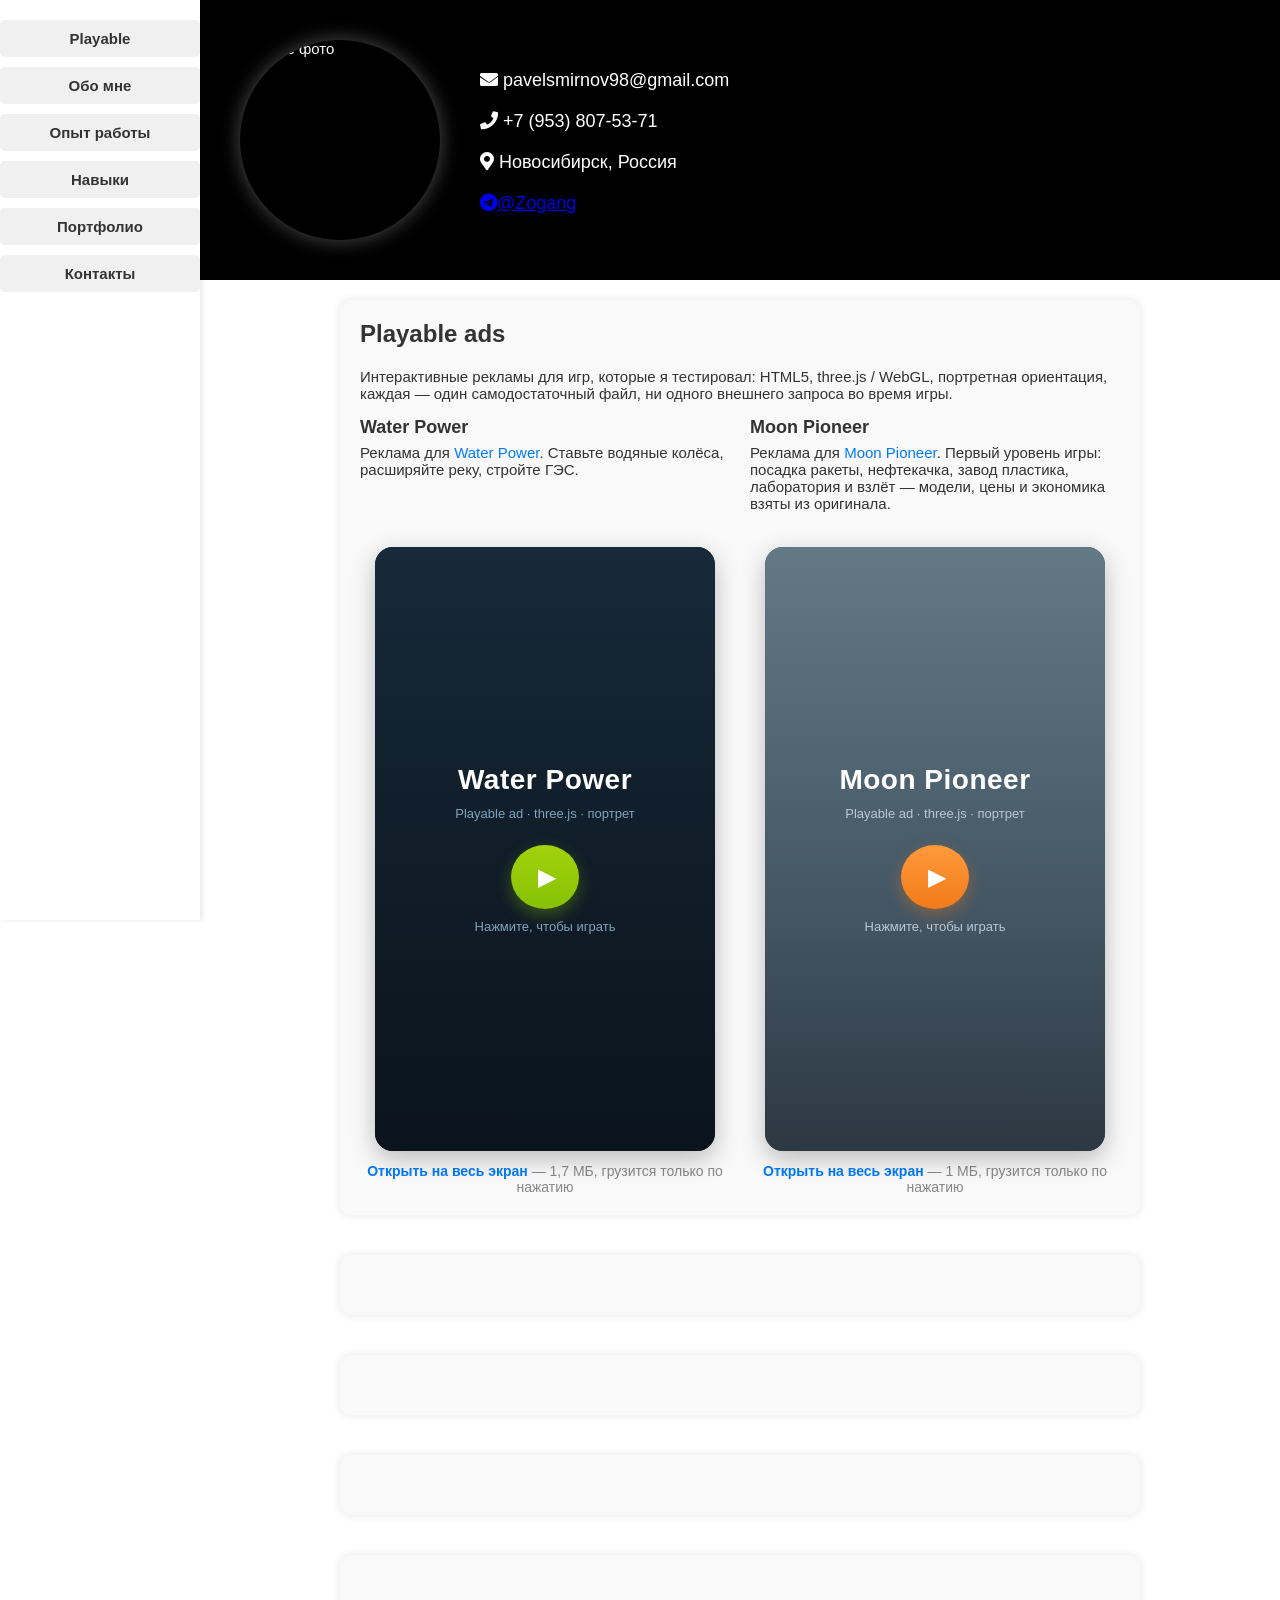
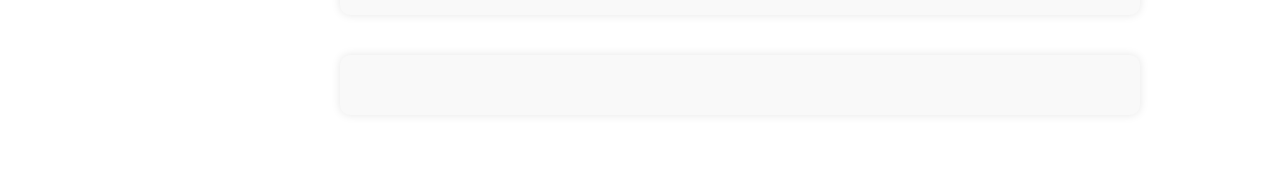
==== index.html @ 0ec5ee0a "Put Moon Pioneer beside Water Power on the portfolio page The playable section is now "Playable ads"" ====
<!DOCTYPE html>
<html lang="ru">
<head>
  <meta charset="UTF-8">
  <meta name="viewport" content="width=device-width, initial-scale=1.0">
  <title>Павел - Портфолио QA</title>
  <link rel="stylesheet" href="styles.css">
  <link rel="stylesheet" href="https://cdnjs.cloudflare.com/ajax/libs/font-awesome/5.15.3/css/all.min.css" />
</head>
<body>
  <header>
    <div class="banner">
      <img src="Photo.jpg" alt="Ваше фото">
      <div class="banner-text">
        <h1 data-lang-content="bannerTitle"></h1>
        <p data-lang-content="bannerSubtitle"></p>
        <p data-lang-content="bannerExperience"></p>
        <div class="contact-info">
          <p><i class="fas fa-envelope"></i> pavelsmirnov98@gmail.com</p>
          <p><i class="fas fa-phone"></i> +7 (953) 807-53-71</p>
          <p><i class="fas fa-map-marker-alt"></i> Новосибирск, Россия</p>
          <p><a href="https://t.me/Zogang" target="_blank"><i class="fab fa-telegram"></i>@Zogang</a></p>
        </div>
      </div>
    </div>        
  </header>
    
  <nav>
    <ul>
      <li><a href="#playable">Playable</a></li>
      <li><a href="#about" data-lang-content="aboutMe">Обо мне</a></li>
      <li><a href="#experience" data-lang-content="experience">Опыт работы</a></li>
      <li><a href="#skills" data-lang-content="skills">Навыки</a></li>
      <li><a href="#portfolio" data-lang-content="portfolio">Портфолио</a></li>
      <li><a href="#contact" data-lang-content="contact">Контакты</a></li>
    </ul>
  </nav>

  <main>
    <!-- Playable-реклама. Секция статична: app.js её не трогает, поэтому
         добавление не может уронить рендер остальных блоков. -->
    <section id="playable">
      <h2>Playable ads</h2>
      <p class="playable-intro">
        Интерактивные рекламы для игр, которые я тестировал: HTML5, three.js / WebGL, портретная
        ориентация, каждая — один самодостаточный файл, ни одного внешнего запроса во время игры.
      </p>
      <div class="playable-grid">
        <article class="playable-card playable-card--water">
          <h3>Water Power</h3>
          <p class="playable-lead">
            Реклама для
            <a href="https://play.google.com/store/apps/details?id=com.mountaincreekgames.waterpower" target="_blank">Water Power</a>.
            Ставьте водяные колёса, расширяйте реку, стройте ГЭС.
          </p>
          <div class="playable-stage">
            <div class="playable-frame" data-playable-frame>
              <button class="playable-poster" type="button"
                      data-playable-src="projects/water-power/index.html"
                      data-playable-title="Water Power — playable ad"
                      aria-label="Запустить playable Water Power">
                <span class="playable-poster-title">Water Power</span>
                <span class="playable-poster-sub">Playable ad · three.js · портрет</span>
                <span class="playable-poster-play" aria-hidden="true">▶</span>
                <span class="playable-poster-hint">Нажмите, чтобы играть</span>
              </button>
            </div>
          </div>
          <p class="playable-links">
            <a href="projects/water-power/" target="_blank">Открыть на весь экран</a>
            <span class="playable-note">— 1,7 МБ, грузится только по нажатию</span>
          </p>
        </article>

        <article class="playable-card playable-card--moon">
          <h3>Moon Pioneer</h3>
          <p class="playable-lead">
            Реклама для
            <a href="https://play.google.com/store/apps/details?id=com.norwichsidegames.tothemoon" target="_blank">Moon Pioneer</a>.
            Первый уровень игры: посадка ракеты, нефтекачка, завод пластика, лаборатория и взлёт —
            модели, цены и экономика взяты из оригинала.
          </p>
          <div class="playable-stage">
            <div class="playable-frame" data-playable-frame>
              <button class="playable-poster" type="button"
                      data-playable-src="projects/moon-pioneer/index.html"
                      data-playable-title="Moon Pioneer — playable ad"
                      aria-label="Запустить playable Moon Pioneer">
                <span class="playable-poster-title">Moon Pioneer</span>
                <span class="playable-poster-sub">Playable ad · three.js · портрет</span>
                <span class="playable-poster-play" aria-hidden="true">▶</span>
                <span class="playable-poster-hint">Нажмите, чтобы играть</span>
              </button>
            </div>
          </div>
          <p class="playable-links">
            <a href="projects/moon-pioneer/" target="_blank">Открыть на весь экран</a>
            <span class="playable-note">— 1 МБ, грузится только по нажатию</span>
          </p>
        </article>
      </div>
    </section>
    <script>
      // Клик-ту-плей: iframe создаётся по нажатию, чтобы главная страница не
      // тянула мегабайты и не запускала WebGL со звуком у того, кто просто листает.
      // Играет одна реклама за раз: запуск второй возвращает первой заглушку,
      // чтобы на телефоне не жили два WebGL-контекста и два звука.
      (function () {
        var frames = document.querySelectorAll('[data-playable-frame]');
        var posters = [];
        for (var i = 0; i < frames.length; i++) posters.push(frames[i].innerHTML);

        function reset(except) {
          for (var i = 0; i < frames.length; i++) {
            if (frames[i] !== except && frames[i].querySelector('iframe')) {
              frames[i].innerHTML = posters[i];
            }
          }
        }

        document.addEventListener('click', function (e) {
          var btn = e.target.closest && e.target.closest('[data-playable-src]');
          if (!btn) return;
          var stage = btn.closest('[data-playable-frame]');
          reset(stage);
          var frame = document.createElement('iframe');
          frame.src = btn.getAttribute('data-playable-src');
          frame.title = btn.getAttribute('data-playable-title');
          frame.allow = 'autoplay; fullscreen';
          stage.innerHTML = '';
          stage.appendChild(frame);
        });
      })();
    </script>

    <section id="about">
      <h2 data-lang-content="aboutMe"></h2>
      <div data-lang-content="bioContent"></div>
    </section>

    <section id="experience">
      <h2 data-lang-content="experience"></h2>
      <div class="experience-container"></div>
    </section>

    <section id="skills">
      <h2 data-lang-content="skills"></h2>
      <div class="skills-container"></div>
    </section>

    <section id="portfolio">
      <h2 data-lang-content="portfolio"></h2>
      <div class="portfolio-container"></div>
    </section>

    <section id="contact">
      <h2 data-lang-content="contact"></h2>
      <div data-lang-content="contactContent"></div>
      <!-- Форма обратной связи можно добавить по необходимости -->
    </section>
  </main>

  <footer>
    <!-- Копирайт, ссылки на соцсети и т.п. -->
  </footer>

  <script src="content.js"></script>
  <script src="app.js" defer></script>
</body>
</html>
---- styles.css ----
/* Общие стили и сброс */
html, body {
  height: 100%;
  margin: 0;
  font-family: Arial, sans-serif;
  font-size: 15px;
  color: #333;
}

body {
  display: flex;
  flex-direction: column;
  padding-left: 200px; /* Отступ для фиксированной навигации */
}

header, footer {
  flex-shrink: 0;
}

/* Стили навигации */
nav {
  position: fixed;
  top: 0;
  left: 0;
  height: 100%;
  width: 200px;
  background-color: #fff;
  box-shadow: 2px 0 5px rgba(0,0,0,0.1);
  z-index: 1000;
  padding-top: 20px;
}

nav ul {
  list-style: none;
  padding: 0;
  margin: 0;
  width: 100%;
}

nav ul li {
  width: 100%;
}

nav ul li a {
  display: block;
  text-align: center;
  text-decoration: none;
  color: #333;
  font-weight: bold;
  padding: 10px 15px;
  background-color: #f0f0f0;
  border-radius: 5px;
  margin-bottom: 10px;
  transition: background-color 0.3s, color 0.3s;
}

nav ul li a:hover {
  background-color: #007bff;
  color: #fff;
}

/* Стили для основного контента */
main {
  max-width: 800px;
  margin: 0 auto;
  padding: 20px;
  flex-grow: 1;
}

section {
  margin-bottom: 40px;
  padding: 20px;
  border-radius: 10px;
  background-color: #f9f9f9;
  box-shadow: 0 0 10px rgba(0,0,0,0.1);
}

section h2 {
  margin-top: 0;
  font-size: 24px;
}

/* Баннер */
.banner {
  background-color: #000;
  color: #fff;
  padding: 40px;
  display: flex;
  align-items: center;
}

.banner img {
  width: 200px;
  height: 200px;
  border-radius: 50%;
  object-fit: cover;
  box-shadow: 0 0 20px rgba(255,255,255,0.3);
}

.banner-text {
  margin-left: 40px;
}

.banner-text h1 {
  font-size: 36px;
  margin-bottom: 10px;
}

.banner-text p {
  font-size: 18px;
  margin-bottom: 20px;
}

/* Опыт работы */
.experience-container {
  display: flex;
  flex-direction: column;
  gap: 20px;
}

.experience-card {
  padding: 20px;
  background-color: #fff;
  border-radius: 10px;
  box-shadow: 0 2px 5px rgba(0,0,0,0.1);
}

.experience-card h3 {
  margin-top: 0;
}

.experience-card a {
  color: #007bff;
  text-decoration: none;
}

.experience-card ul {
  list-style: disc;
  margin-left: 20px;
}

/* Навыки */
.skills-container {
  display: flex;
  flex-wrap: wrap;
  gap: 20px;
}

.skill-group {
  flex: 1 1 300px;
  padding: 20px;
  background-color: #fff;
  border-radius: 10px;
  box-shadow: 0 2px 5px rgba(0,0,0,0.1);
}

.skill-group h3 {
  margin-top: 0;
  border-bottom: 1px solid #ddd;
  padding-bottom: 10px;
}

.skill-group ul {
  list-style: none;
  padding: 0;
}

.skill-group ul li {
  padding: 5px 0;
  border-bottom: 1px solid #f0f0f0;
  margin-bottom: 5px;
}

/* Портфолио */
.portfolio-container {
  display: flex;
  flex-wrap: wrap;
  gap: 20px;
  justify-content: space-between; /* или flex-start / center, по вкусу */
}

.portfolio-card {
  flex: 1 1 calc(33% - 20px);  /* «базовая» ширина */
  max-width: calc(33% - 20px); /* чтобы карточка не растягивалась */
  background-color: #fff;
  border-radius: 10px;
  box-shadow: 0 2px 5px rgba(0,0,0,0.1);
  overflow: hidden;
  display: flex;
  flex-direction: column;
  transition: transform 0.3s ease;
}

.portfolio-card:hover {
  transform: translateY(-5px);
}

.portfolio-card img {
  width: 100%;
  height: 200px;        /* Зафиксировали высоту в 200px */
  object-fit: cover;    /* Обрезает картинку, сохраняя пропорции */
  transition: transform 0.3s ease;
}


.portfolio-card:hover img {
  transform: scale(1.05);
}

.portfolio-card .card-content {
  padding: 15px;
}

.portfolio-card h3 {
  margin: 0 0 10px;
  font-size: 18px;
}

.portfolio-card .rating,
.portfolio-card .downloads {
  font-size: 14px;
  margin-bottom: 5px;
}

.portfolio-card a {
  text-decoration: none;
  color: inherit;
}

/* Playable-секция */
#playable .playable-intro {
  margin-top: 0;
}

/* Две рекламы рядом; на узком экране — одна под другой. */
.playable-grid {
  display: flex;
  flex-wrap: wrap;
  gap: 20px;
}

.playable-card {
  flex: 1 1 300px;
  min-width: 0;
  display: flex;
  flex-direction: column;
}

.playable-card h3 {
  margin: 0 0 6px;
  font-size: 18px;
}

#playable .playable-lead {
  margin-top: 0;
  flex-grow: 1;
}

#playable .playable-lead a {
  color: #007bff;
  text-decoration: none;
}

.playable-stage {
  display: flex;
  justify-content: center;
  margin: 20px 0 12px;
}

/* Вертикальная рамка под портретный креатив: до 340x604 на десктопе,
   по ширине колонки — на узком экране. */
.playable-frame {
  position: relative;
  width: 100%;
  max-width: 340px;
  aspect-ratio: 9 / 16;
  border-radius: 18px;
  overflow: hidden;
  background: #0f1b26;
  box-shadow: 0 8px 24px rgba(0,0,0,0.25);
}

.playable-frame iframe {
  display: block;
  width: 100%;
  height: 100%;
  border: 0;
}

/* Заглушка до нажатия — в палитре самого креатива. */
.playable-poster {
  position: absolute;
  inset: 0;
  width: 100%;
  height: 100%;
  display: flex;
  flex-direction: column;
  align-items: center;
  justify-content: center;
  gap: 10px;
  padding: 0;
  border: 0;
  cursor: pointer;
  font-family: inherit;
  color: #dce9f4;
  background: linear-gradient(180deg, #17293a 0%, #0f1b26 60%, #0b141d 100%);
}

.playable-poster-title {
  font-size: 28px;
  font-weight: bold;
  color: #fff;
  letter-spacing: 0.5px;
}

.playable-poster-sub {
  font-size: 13px;
  color: #7fa3bd;
}

.playable-poster-play {
  width: 64px;
  height: 64px;
  margin-top: 14px;
  border-radius: 50%;
  display: flex;
  align-items: center;
  justify-content: center;
  padding-left: 4px;
  font-size: 24px;
  color: #fff;
  background: linear-gradient(180deg, #a2d20b, #86c206);
  box-shadow: 0 6px 16px rgba(134,194,6,0.35);
  transition: transform 0.2s ease;
}

.playable-poster:hover .playable-poster-play {
  transform: scale(1.08);
}

.playable-poster-hint {
  font-size: 13px;
  color: #7fa3bd;
}

.playable-links {
  text-align: center;
  margin: 0;
  font-size: 14px;
}

.playable-links a {
  color: #007bff;
  text-decoration: none;
  font-weight: bold;
}

.playable-note {
  color: #888;
}

/* Moon Pioneer — заглушка в палитре уровня: холодный серый грунт
   и оранжевый акцент ракеты. */
.playable-card--moon .playable-frame {
  background: #3a4854;
}

.playable-card--moon .playable-poster {
  color: #e3ebf1;
  background: linear-gradient(180deg, #637986 0%, #445664 60%, #2c3842 100%);
}

.playable-card--moon .playable-poster-sub,
.playable-card--moon .playable-poster-hint {
  color: #b9c8d3;
}

.playable-card--moon .playable-poster-play {
  background: linear-gradient(180deg, #ff9a3c, #f27a1a);
  box-shadow: 0 6px 16px rgba(242,122,26,0.35);
}
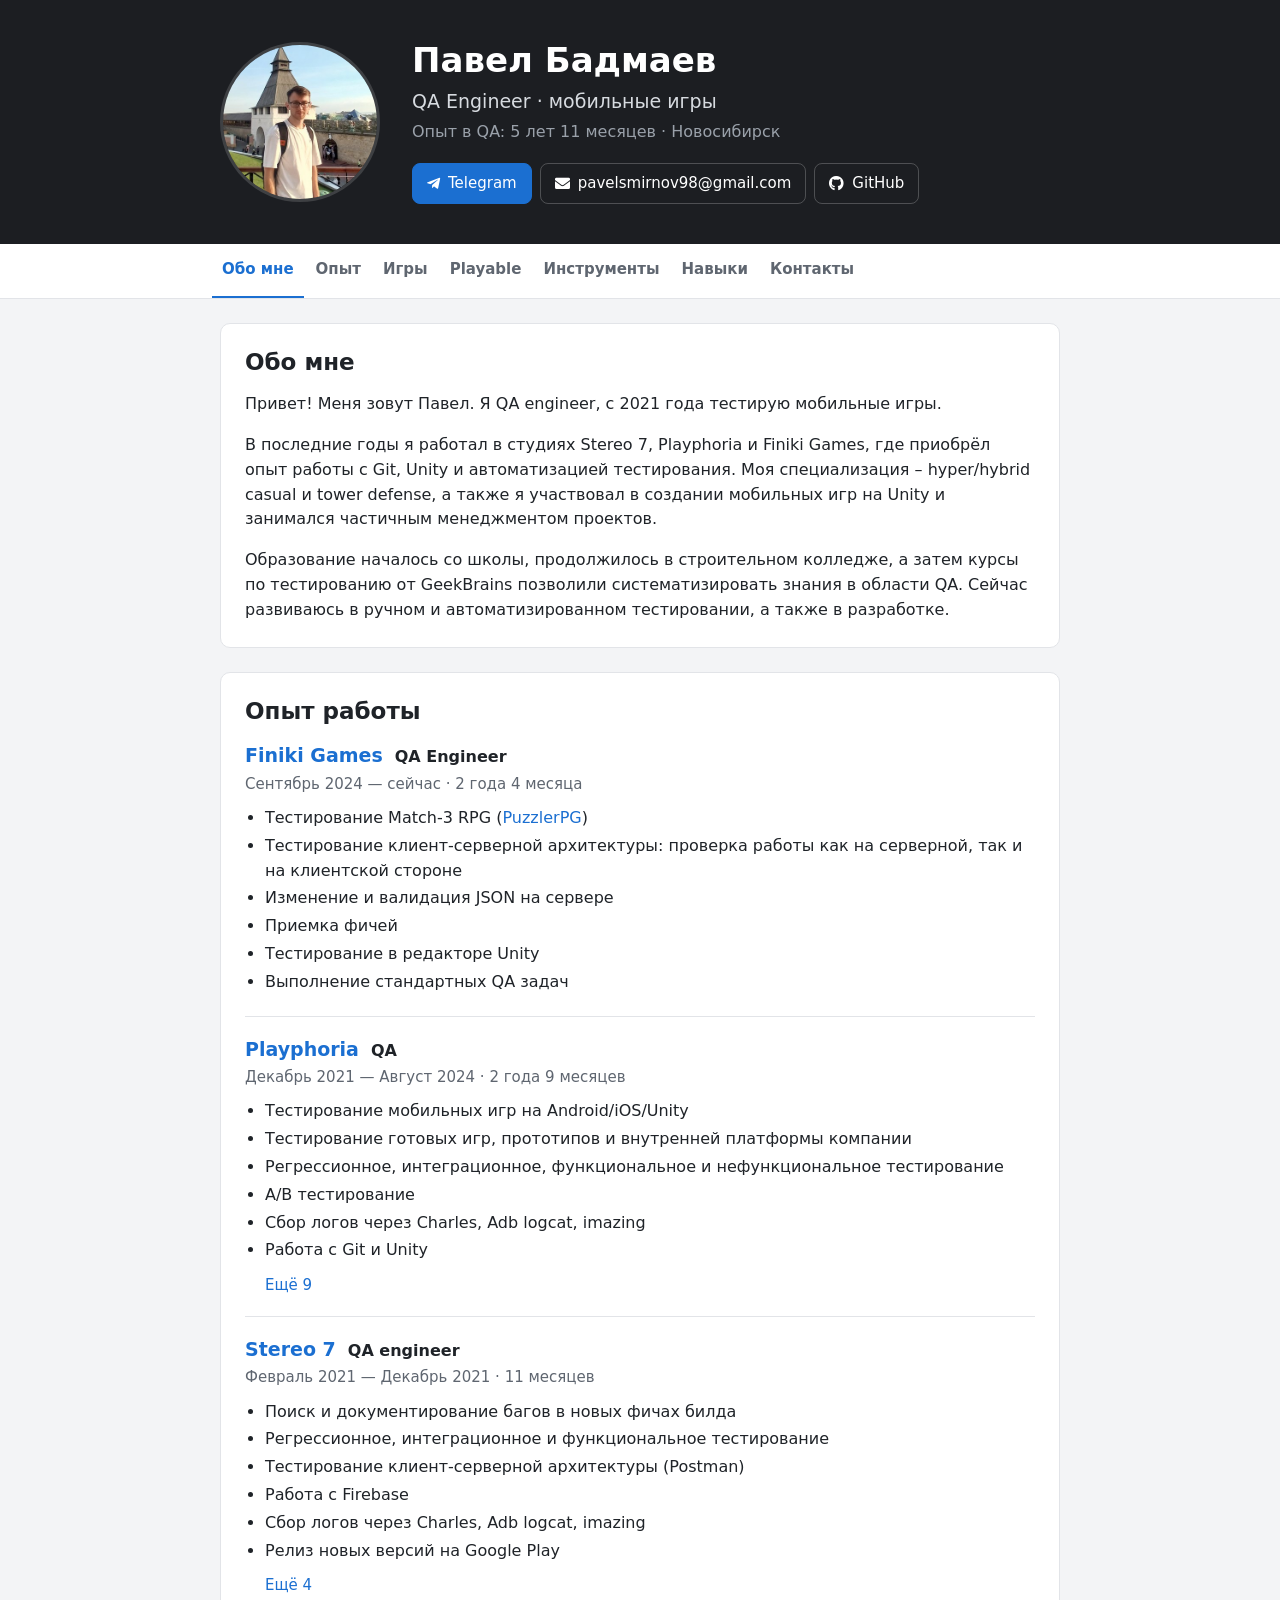
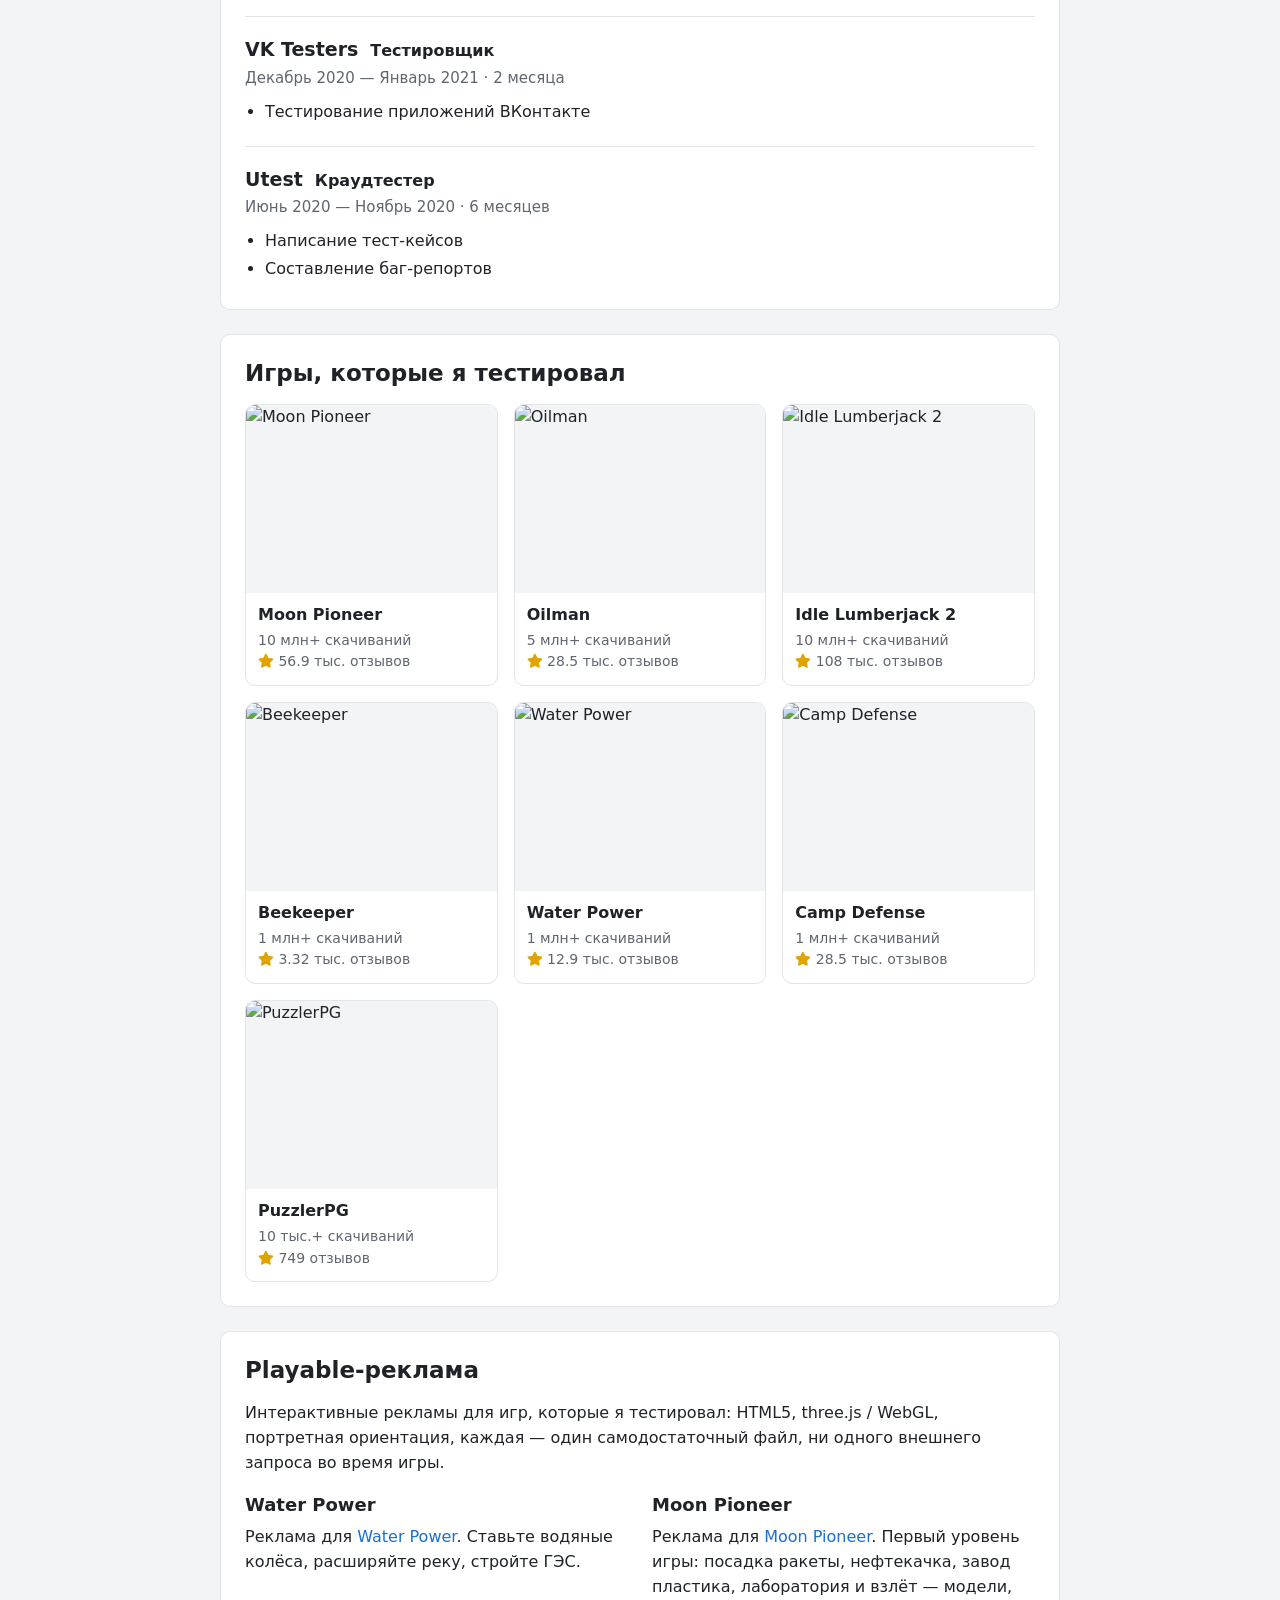
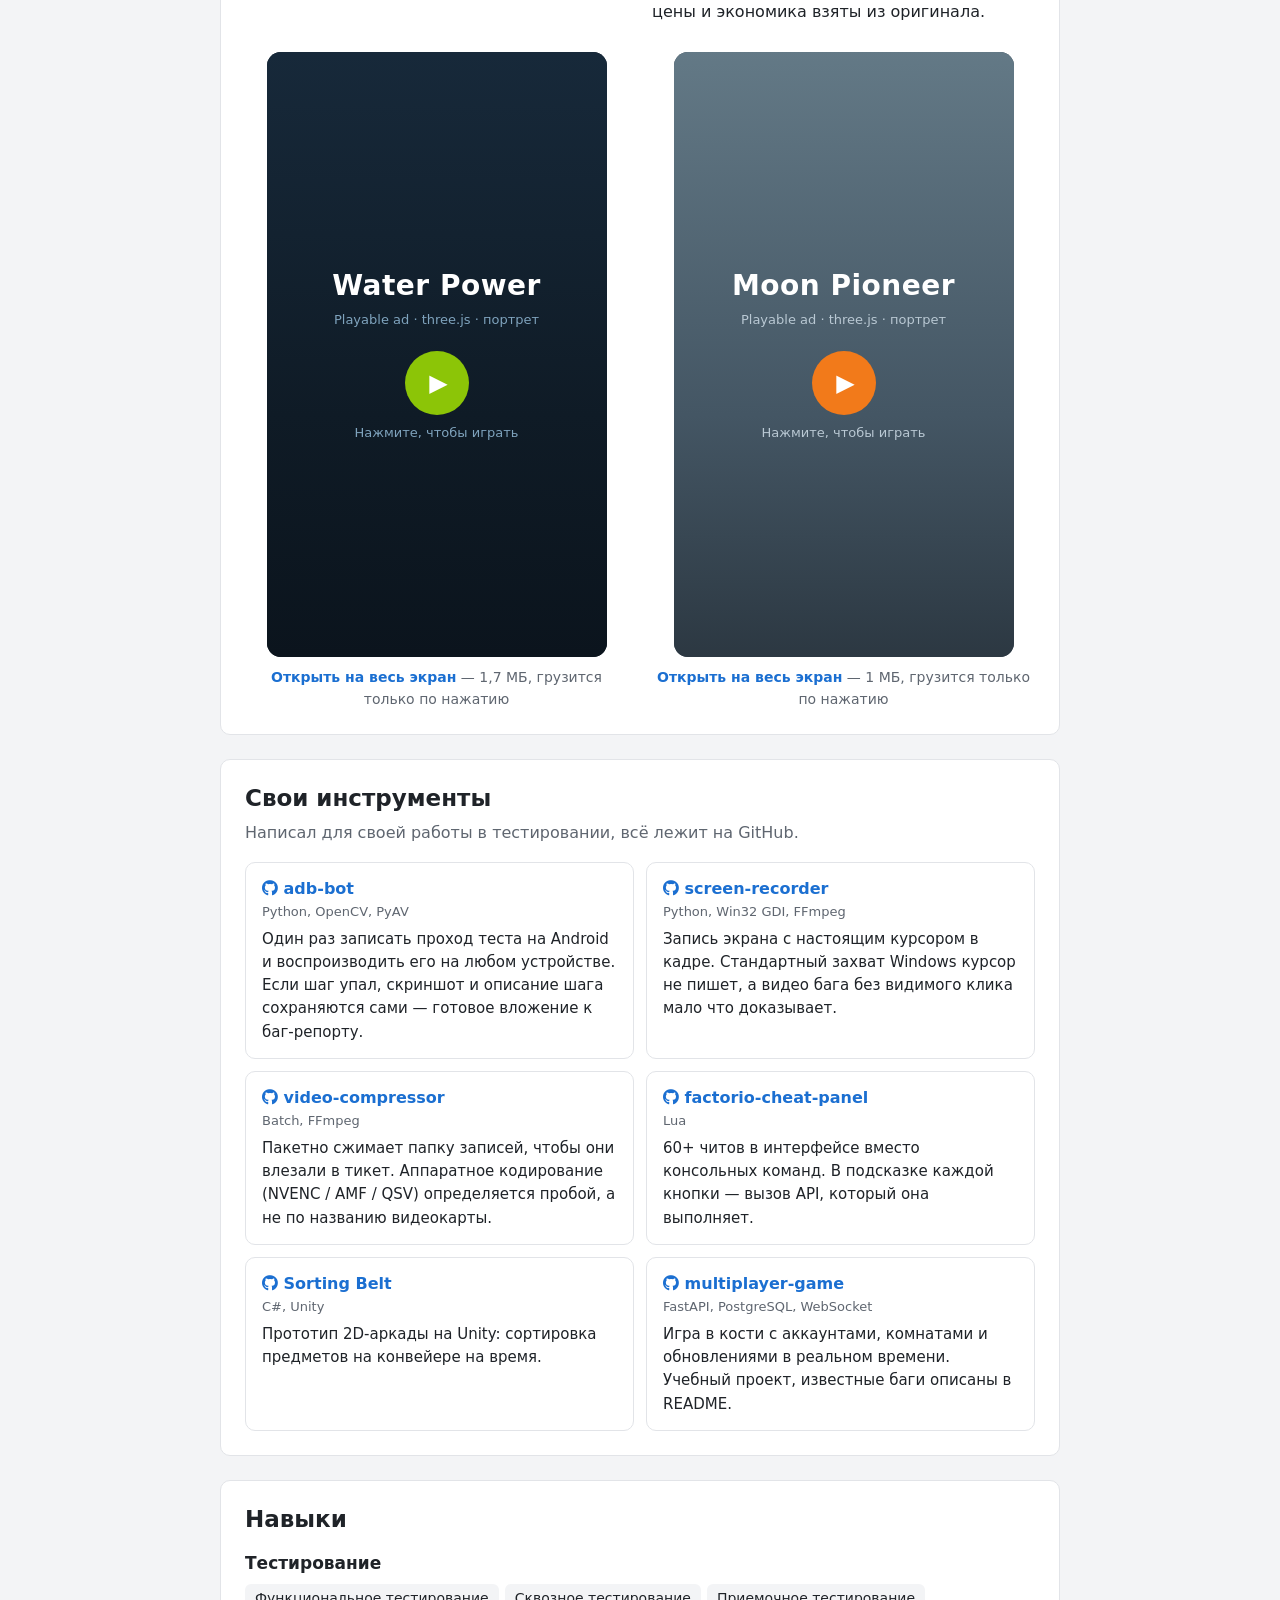
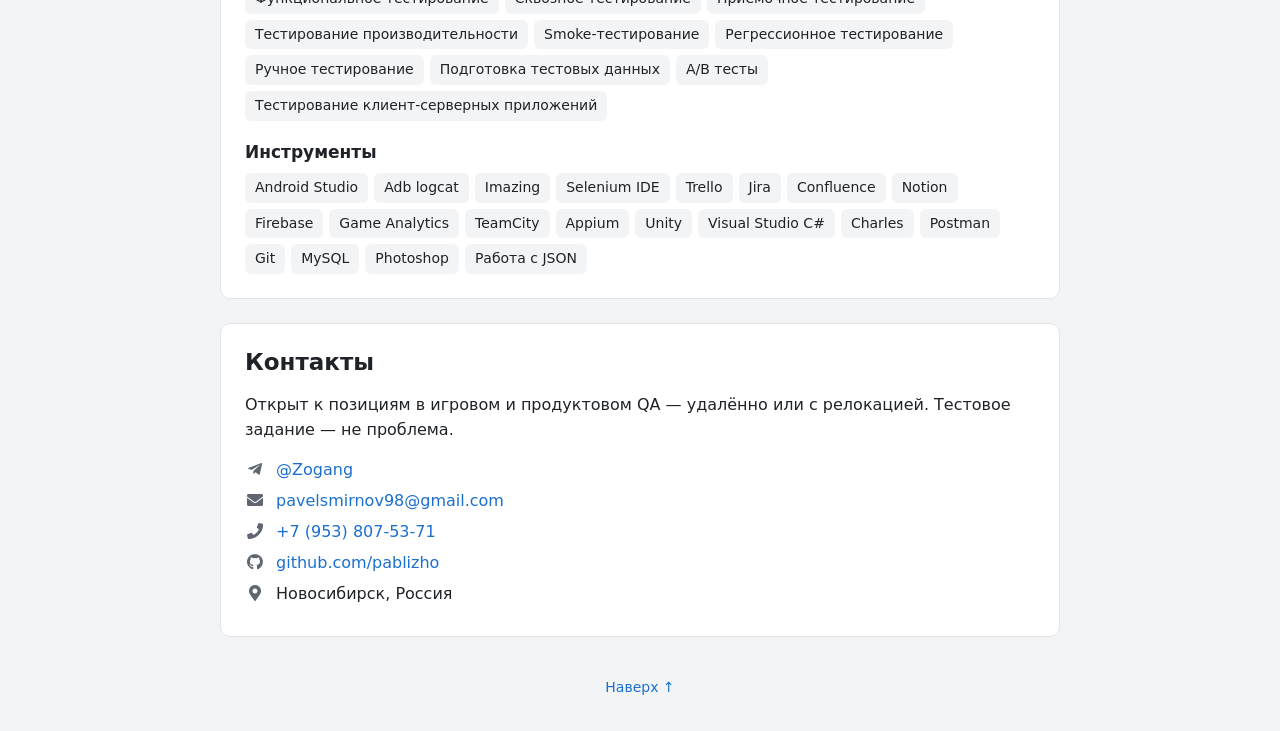
==== commit a3c173e2: "Rework the portfolio page for reading on a phone and at a glance The fixed 200px side menu covered t" ====
--- a/index.html
+++ b/index.html
@@ -3,44 +3,66 @@
 <head>
   <meta charset="UTF-8">
   <meta name="viewport" content="width=device-width, initial-scale=1.0">
-  <title>Павел - Портфолио QA</title>
+  <title>Павел Бадмаев — QA Engineer, мобильные игры</title>
+  <meta name="description" content="QA engineer в мобильном геймдеве с 2021 года: Stereo 7, Playphoria, Finiki Games. Опыт, игры в релизе, playable-реклама и свои инструменты для тестирования.">
+  <meta property="og:type" content="website">
+  <meta property="og:title" content="Павел Бадмаев — QA Engineer, мобильные игры">
+  <meta property="og:description" content="Тестирую мобильные игры с 2021 года. Опыт, игры в релизе, playable-реклама и свои инструменты.">
+  <meta property="og:url" content="https://pablizho.github.io/">
+  <meta property="og:image" content="https://pablizho.github.io/og-image.jpg">
+  <meta name="twitter:card" content="summary_large_image">
+  <link rel="icon" type="image/png" href="favicon.png">
   <link rel="stylesheet" href="styles.css">
-  <link rel="stylesheet" href="https://cdnjs.cloudflare.com/ajax/libs/font-awesome/5.15.3/css/all.min.css" />
+  <link rel="stylesheet" href="https://cdnjs.cloudflare.com/ajax/libs/font-awesome/5.15.3/css/all.min.css">
 </head>
-<body>
-  <header>
-    <div class="banner">
-      <img src="Photo.jpg" alt="Ваше фото">
-      <div class="banner-text">
-        <h1 data-lang-content="bannerTitle"></h1>
-        <p data-lang-content="bannerSubtitle"></p>
-        <p data-lang-content="bannerExperience"></p>
-        <div class="contact-info">
-          <p><i class="fas fa-envelope"></i> pavelsmirnov98@gmail.com</p>
-          <p><i class="fas fa-phone"></i> +7 (953) 807-53-71</p>
-          <p><i class="fas fa-map-marker-alt"></i> Новосибирск, Россия</p>
-          <p><a href="https://t.me/Zogang" target="_blank"><i class="fab fa-telegram"></i>@Zogang</a></p>
-        </div>
+<body id="top">
+  <header class="hero">
+    <div class="hero-inner">
+      <img class="hero-photo" src="photo-360.jpg" width="160" height="160" alt="Павел Бадмаев">
+      <div class="hero-text">
+        <h1>Павел Бадмаев</h1>
+        <p class="hero-role">QA Engineer · мобильные игры</p>
+        <p class="hero-facts"><span data-career>Опыт в QA с 2021 года</span> · Новосибирск</p>
+        <ul class="contact-buttons">
+          <li><a class="btn btn-primary" href="https://t.me/Zogang" target="_blank" rel="noopener"><i class="fab fa-telegram-plane" aria-hidden="true"></i> Telegram</a></li>
+          <li><a class="btn" href="mailto:pavelsmirnov98@gmail.com"><i class="fas fa-envelope" aria-hidden="true"></i> pavelsmirnov98@gmail.com</a></li>
+          <li><a class="btn" href="https://github.com/pablizho" target="_blank" rel="noopener"><i class="fab fa-github" aria-hidden="true"></i> GitHub</a></li>
+        </ul>
       </div>
-    </div>        
+    </div>
   </header>
-    
-  <nav>
+
+  <nav class="topnav" aria-label="Разделы">
     <ul>
+      <li><a href="#about">Обо мне</a></li>
+      <li><a href="#experience">Опыт</a></li>
+      <li><a href="#portfolio">Игры</a></li>
       <li><a href="#playable">Playable</a></li>
-      <li><a href="#about" data-lang-content="aboutMe">Обо мне</a></li>
-      <li><a href="#experience" data-lang-content="experience">Опыт работы</a></li>
-      <li><a href="#skills" data-lang-content="skills">Навыки</a></li>
-      <li><a href="#portfolio" data-lang-content="portfolio">Портфолио</a></li>
-      <li><a href="#contact" data-lang-content="contact">Контакты</a></li>
+      <li><a href="#tools">Инструменты</a></li>
+      <li><a href="#skills">Навыки</a></li>
+      <li><a href="#contact">Контакты</a></li>
     </ul>
   </nav>
 
   <main>
-    <!-- Playable-реклама. Секция статична: app.js её не трогает, поэтому
-         добавление не может уронить рендер остальных блоков. -->
+    <section id="about">
+      <h2>Обо мне</h2>
+      <div data-lang-content="bioContent"></div>
+    </section>
+
+    <section id="experience">
+      <h2>Опыт работы</h2>
+      <div class="experience-container"></div>
+    </section>
+
+    <section id="portfolio">
+      <h2>Игры, которые я тестировал</h2>
+      <div class="portfolio-container"></div>
+    </section>
+
+    <!-- Playable-реклама. Секция статична: app.js её не трогает. -->
     <section id="playable">
-      <h2>Playable ads</h2>
+      <h2>Playable-реклама</h2>
       <p class="playable-intro">
         Интерактивные рекламы для игр, которые я тестировал: HTML5, three.js / WebGL, портретная
         ориентация, каждая — один самодостаточный файл, ни одного внешнего запроса во время игры.
@@ -133,38 +155,35 @@
       })();
     </script>
 
-    <section id="about">
-      <h2 data-lang-content="aboutMe"></h2>
-      <div data-lang-content="bioContent"></div>
-    </section>
-
-    <section id="experience">
-      <h2 data-lang-content="experience"></h2>
-      <div class="experience-container"></div>
+    <section id="tools">
+      <h2>Свои инструменты</h2>
+      <p class="section-lead">Написал для своей работы в тестировании, всё лежит на GitHub.</p>
+      <div class="tools-container"></div>
     </section>
 
     <section id="skills">
-      <h2 data-lang-content="skills"></h2>
+      <h2>Навыки</h2>
       <div class="skills-container"></div>
     </section>
 
-    <section id="portfolio">
-      <h2 data-lang-content="portfolio"></h2>
-      <div class="portfolio-container"></div>
-    </section>
-
     <section id="contact">
-      <h2 data-lang-content="contact"></h2>
-      <div data-lang-content="contactContent"></div>
-      <!-- Форма обратной связи можно добавить по необходимости -->
+      <h2>Контакты</h2>
+      <p>Открыт к позициям в игровом и продуктовом QA — удалённо или с релокацией. Тестовое задание — не проблема.</p>
+      <ul class="contact-list">
+        <li><i class="fab fa-telegram-plane" aria-hidden="true"></i> <a href="https://t.me/Zogang" target="_blank" rel="noopener">@Zogang</a></li>
+        <li><i class="fas fa-envelope" aria-hidden="true"></i> <a href="mailto:pavelsmirnov98@gmail.com">pavelsmirnov98@gmail.com</a></li>
+        <li><i class="fas fa-phone" aria-hidden="true"></i> <a href="tel:+79538075371">+7 (953) 807-53-71</a></li>
+        <li><i class="fab fa-github" aria-hidden="true"></i> <a href="https://github.com/pablizho" target="_blank" rel="noopener">github.com/pablizho</a></li>
+        <li><i class="fas fa-map-marker-alt" aria-hidden="true"></i> Новосибирск, Россия</li>
+      </ul>
     </section>
   </main>
 
   <footer>
-    <!-- Копирайт, ссылки на соцсети и т.п. -->
+    <a href="#top" class="to-top">Наверх ↑</a>
   </footer>
 
   <script src="content.js"></script>
-  <script src="app.js" defer></script>
+  <script src="app.js"></script>
 </body>
 </html>
--- a/styles.css
+++ b/styles.css
@@ -1,233 +1,383 @@
-/* Общие стили и сброс */
-html, body {
-  height: 100%;
-  margin: 0;
-  font-family: Arial, sans-serif;
-  font-size: 15px;
-  color: #333;
-}
+/* ---------- База ---------- */
+:root {
+  --bg: #f3f4f6;
+  --card: #ffffff;
+  --text: #1f2328;
+  --muted: #5f6670;
+  --line: #e2e4e8;
+  --accent: #1b6fd1;
+  --accent-soft: #e8f1fc;
+  --dark: #1c1e22;
+  --radius: 10px;
+}
+
+* { box-sizing: border-box; }
+
+html { scroll-behavior: smooth; }
 
 body {
-  display: flex;
-  flex-direction: column;
-  padding-left: 200px; /* Отступ для фиксированной навигации */
-}
-
-header, footer {
+  margin: 0;
+  font-family: system-ui, -apple-system, "Segoe UI", Roboto, Arial, sans-serif;
+  font-size: 16px;
+  line-height: 1.55;
+  color: var(--text);
+  background: var(--bg);
+}
+
+a { color: var(--accent); text-decoration: none; }
+a:hover { text-decoration: underline; }
+
+img { max-width: 100%; }
+
+/* Якоря не прячутся под липкое меню. */
+section[id] { scroll-margin-top: 64px; }
+
+/* ---------- Шапка ---------- */
+.hero {
+  background: var(--dark);
+  color: #fff;
+}
+
+.hero-inner {
+  max-width: 880px;
+  margin: 0 auto;
+  padding: 40px 20px;
+  display: flex;
+  align-items: center;
+  gap: 32px;
+}
+
+.hero-photo {
+  width: 160px;
+  height: 160px;
   flex-shrink: 0;
-}
-
-/* Стили навигации */
-nav {
-  position: fixed;
-  top: 0;
-  left: 0;
-  height: 100%;
-  width: 200px;
-  background-color: #fff;
-  box-shadow: 2px 0 5px rgba(0,0,0,0.1);
-  z-index: 1000;
-  padding-top: 20px;
-}
-
-nav ul {
-  list-style: none;
-  padding: 0;
-  margin: 0;
-  width: 100%;
-}
-
-nav ul li {
-  width: 100%;
-}
-
-nav ul li a {
-  display: block;
-  text-align: center;
-  text-decoration: none;
-  color: #333;
-  font-weight: bold;
-  padding: 10px 15px;
-  background-color: #f0f0f0;
-  border-radius: 5px;
-  margin-bottom: 10px;
-  transition: background-color 0.3s, color 0.3s;
-}
-
-nav ul li a:hover {
-  background-color: #007bff;
-  color: #fff;
-}
-
-/* Стили для основного контента */
-main {
-  max-width: 800px;
-  margin: 0 auto;
-  padding: 20px;
-  flex-grow: 1;
-}
-
-section {
-  margin-bottom: 40px;
-  padding: 20px;
-  border-radius: 10px;
-  background-color: #f9f9f9;
-  box-shadow: 0 0 10px rgba(0,0,0,0.1);
-}
-
-section h2 {
-  margin-top: 0;
-  font-size: 24px;
-}
-
-/* Баннер */
-.banner {
-  background-color: #000;
-  color: #fff;
-  padding: 40px;
-  display: flex;
-  align-items: center;
-}
-
-.banner img {
-  width: 200px;
-  height: 200px;
   border-radius: 50%;
   object-fit: cover;
-  box-shadow: 0 0 20px rgba(255,255,255,0.3);
-}
-
-.banner-text {
-  margin-left: 40px;
-}
-
-.banner-text h1 {
-  font-size: 36px;
-  margin-bottom: 10px;
-}
-
-.banner-text p {
-  font-size: 18px;
-  margin-bottom: 20px;
-}
-
-/* Опыт работы */
+  border: 3px solid rgba(255,255,255,0.15);
+}
+
+.hero h1 {
+  margin: 0;
+  font-size: 34px;
+  line-height: 1.2;
+}
+
+.hero-role {
+  margin: 6px 0 0;
+  font-size: 19px;
+  color: #d7dbe0;
+}
+
+.hero-facts {
+  margin: 4px 0 18px;
+  color: #9aa1aa;
+}
+
+.contact-buttons {
+  list-style: none;
+  margin: 0;
+  padding: 0;
+  display: flex;
+  flex-wrap: wrap;
+  gap: 8px;
+}
+
+.btn {
+  display: inline-flex;
+  align-items: center;
+  gap: 8px;
+  padding: 8px 14px;
+  border-radius: 8px;
+  border: 1px solid rgba(255,255,255,0.22);
+  color: #fff;
+  font-size: 15px;
+  white-space: nowrap;
+}
+
+.btn:hover {
+  text-decoration: none;
+  background: rgba(255,255,255,0.08);
+}
+
+.btn-primary {
+  background: var(--accent);
+  border-color: var(--accent);
+}
+
+.btn-primary:hover { background: #185fb3; }
+
+/* ---------- Меню ---------- */
+.topnav {
+  position: sticky;
+  top: 0;
+  z-index: 100;
+  background: rgba(255,255,255,0.96);
+  border-bottom: 1px solid var(--line);
+  overflow-x: auto;
+  scrollbar-width: none;
+}
+
+.topnav::-webkit-scrollbar { display: none; }
+
+.topnav ul {
+  list-style: none;
+  margin: 0 auto;
+  padding: 0 12px;
+  max-width: 880px;
+  display: flex;
+  gap: 2px;
+}
+
+.topnav a {
+  display: block;
+  padding: 14px 10px;
+  color: var(--muted);
+  font-weight: 600;
+  font-size: 15px;
+  white-space: nowrap;
+  border-bottom: 2px solid transparent;
+}
+
+.topnav a:hover {
+  color: var(--text);
+  text-decoration: none;
+}
+
+.topnav a.is-active {
+  color: var(--accent);
+  border-bottom-color: var(--accent);
+}
+
+/* ---------- Секции ---------- */
+main {
+  max-width: 880px;
+  margin: 0 auto;
+  padding: 24px 20px 8px;
+}
+
+section {
+  margin-bottom: 24px;
+  padding: 24px;
+  background: var(--card);
+  border: 1px solid var(--line);
+  border-radius: var(--radius);
+}
+
+section h2 {
+  margin: 0 0 16px;
+  font-size: 23px;
+  line-height: 1.25;
+}
+
+section p:first-child { margin-top: 0; }
+section p:last-child { margin-bottom: 0; }
+
+.section-lead {
+  margin: -8px 0 16px;
+  color: var(--muted);
+}
+
+/* ---------- Опыт ---------- */
 .experience-container {
   display: flex;
   flex-direction: column;
-  gap: 20px;
-}
-
-.experience-card {
-  padding: 20px;
-  background-color: #fff;
-  border-radius: 10px;
-  box-shadow: 0 2px 5px rgba(0,0,0,0.1);
-}
-
-.experience-card h3 {
-  margin-top: 0;
-}
-
-.experience-card a {
-  color: #007bff;
+}
+
+.job {
+  padding: 18px 0;
+  border-top: 1px solid var(--line);
+}
+
+.job:first-child {
+  padding-top: 0;
+  border-top: 0;
+}
+
+.job:last-child { padding-bottom: 0; }
+
+.job-head {
+  display: flex;
+  flex-wrap: wrap;
+  align-items: baseline;
+  gap: 4px 12px;
+}
+
+.job h3 {
+  margin: 0;
+  font-size: 19px;
+}
+
+.job-role {
+  color: var(--text);
+  font-weight: 600;
+}
+
+.job-period {
+  margin: 2px 0 10px;
+  color: var(--muted);
+  font-size: 15px;
+}
+
+.job-list {
+  margin: 0;
+  padding-left: 20px;
+}
+
+.job-list li { margin: 3px 0; }
+
+.job-list li.is-extra { display: none; }
+.job.is-open .job-list li.is-extra { display: list-item; }
+
+.job-more {
+  margin: 8px 0 0 20px;
+  padding: 0;
+  border: 0;
+  background: none;
+  color: var(--accent);
+  font: inherit;
+  font-size: 15px;
+  cursor: pointer;
+}
+
+.job-more:hover { text-decoration: underline; }
+
+/* ---------- Игры ---------- */
+.portfolio-container {
+  display: grid;
+  grid-template-columns: repeat(auto-fill, minmax(190px, 1fr));
+  gap: 16px;
+}
+
+.game {
+  display: flex;
+  flex-direction: column;
+  border: 1px solid var(--line);
+  border-radius: var(--radius);
+  overflow: hidden;
+  color: var(--text);
+  background: var(--card);
+  transition: border-color 0.15s, box-shadow 0.15s;
+}
+
+.game:hover {
   text-decoration: none;
-}
-
-.experience-card ul {
-  list-style: disc;
-  margin-left: 20px;
-}
-
-/* Навыки */
+  border-color: #c9cdd3;
+  box-shadow: 0 4px 12px rgba(0,0,0,0.08);
+}
+
+.game img {
+  display: block;
+  width: 100%;
+  aspect-ratio: 4 / 3;
+  object-fit: cover;
+  background: var(--bg);
+}
+
+.game-body {
+  display: flex;
+  flex-direction: column;
+  padding: 10px 12px 12px;
+}
+
+.game-title {
+  font-weight: 700;
+  margin-bottom: 2px;
+}
+
+.game-meta {
+  font-size: 14px;
+  color: var(--muted);
+}
+
+.game-meta .fa-star { color: #e0a400; }
+
+/* ---------- Инструменты ---------- */
+.tools-container {
+  display: grid;
+  grid-template-columns: repeat(auto-fill, minmax(300px, 1fr));
+  gap: 12px;
+}
+
+.tool {
+  display: flex;
+  flex-direction: column;
+  padding: 14px 16px;
+  border: 1px solid var(--line);
+  border-radius: var(--radius);
+  color: var(--text);
+}
+
+.tool:hover {
+  text-decoration: none;
+  border-color: var(--accent);
+}
+
+.tool-title {
+  font-weight: 700;
+  color: var(--accent);
+}
+
+.tool-stack {
+  font-size: 13px;
+  color: var(--muted);
+  margin-bottom: 6px;
+}
+
+.tool-text { font-size: 15px; }
+
+/* ---------- Навыки ---------- */
 .skills-container {
   display: flex;
+  flex-direction: column;
+  gap: 18px;
+}
+
+.skill-group h3 {
+  margin: 0 0 8px;
+  font-size: 17px;
+}
+
+.tags {
+  list-style: none;
+  margin: 0;
+  padding: 0;
+  display: flex;
   flex-wrap: wrap;
-  gap: 20px;
-}
-
-.skill-group {
-  flex: 1 1 300px;
-  padding: 20px;
-  background-color: #fff;
-  border-radius: 10px;
-  box-shadow: 0 2px 5px rgba(0,0,0,0.1);
-}
-
-.skill-group h3 {
-  margin-top: 0;
-  border-bottom: 1px solid #ddd;
-  padding-bottom: 10px;
-}
-
-.skill-group ul {
+  gap: 6px;
+}
+
+.tags li {
+  padding: 4px 10px;
+  border-radius: 6px;
+  background: var(--bg);
+  font-size: 14px;
+}
+
+/* ---------- Контакты ---------- */
+.contact-list {
   list-style: none;
+  margin: 12px 0 0;
   padding: 0;
 }
 
-.skill-group ul li {
-  padding: 5px 0;
-  border-bottom: 1px solid #f0f0f0;
-  margin-bottom: 5px;
-}
-
-/* Портфолио */
-.portfolio-container {
-  display: flex;
-  flex-wrap: wrap;
-  gap: 20px;
-  justify-content: space-between; /* или flex-start / center, по вкусу */
-}
-
-.portfolio-card {
-  flex: 1 1 calc(33% - 20px);  /* «базовая» ширина */
-  max-width: calc(33% - 20px); /* чтобы карточка не растягивалась */
-  background-color: #fff;
-  border-radius: 10px;
-  box-shadow: 0 2px 5px rgba(0,0,0,0.1);
-  overflow: hidden;
-  display: flex;
-  flex-direction: column;
-  transition: transform 0.3s ease;
-}
-
-.portfolio-card:hover {
-  transform: translateY(-5px);
-}
-
-.portfolio-card img {
-  width: 100%;
-  height: 200px;        /* Зафиксировали высоту в 200px */
-  object-fit: cover;    /* Обрезает картинку, сохраняя пропорции */
-  transition: transform 0.3s ease;
-}
-
-
-.portfolio-card:hover img {
-  transform: scale(1.05);
-}
-
-.portfolio-card .card-content {
-  padding: 15px;
-}
-
-.portfolio-card h3 {
-  margin: 0 0 10px;
-  font-size: 18px;
-}
-
-.portfolio-card .rating,
-.portfolio-card .downloads {
+.contact-list li { margin: 6px 0; }
+
+.contact-list i {
+  width: 20px;
+  text-align: center;
+  color: var(--muted);
+  margin-right: 6px;
+}
+
+footer {
+  max-width: 880px;
+  margin: 0 auto;
+  padding: 8px 20px 32px;
+  text-align: center;
   font-size: 14px;
-  margin-bottom: 5px;
-}
-
-.portfolio-card a {
-  text-decoration: none;
-  color: inherit;
-}
-
-/* Playable-секция */
+}
+
+/* ---------- Playable-секция ---------- */
 #playable .playable-intro {
   margin-top: 0;
 }
@@ -236,7 +386,7 @@
 .playable-grid {
   display: flex;
   flex-wrap: wrap;
-  gap: 20px;
+  gap: 24px;
 }
 
 .playable-card {
@@ -256,15 +406,10 @@
   flex-grow: 1;
 }
 
-#playable .playable-lead a {
-  color: #007bff;
-  text-decoration: none;
-}
-
 .playable-stage {
   display: flex;
   justify-content: center;
-  margin: 20px 0 12px;
+  margin: 12px 0 10px;
 }
 
 /* Вертикальная рамка под портретный креатив: до 340x604 на десктопе,
@@ -274,10 +419,9 @@
   width: 100%;
   max-width: 340px;
   aspect-ratio: 9 / 16;
-  border-radius: 18px;
+  border-radius: 14px;
   overflow: hidden;
   background: #0f1b26;
-  box-shadow: 0 8px 24px rgba(0,0,0,0.25);
 }
 
 .playable-frame iframe {
@@ -329,8 +473,7 @@
   padding-left: 4px;
   font-size: 24px;
   color: #fff;
-  background: linear-gradient(180deg, #a2d20b, #86c206);
-  box-shadow: 0 6px 16px rgba(134,194,6,0.35);
+  background: #8cc507;
   transition: transform 0.2s ease;
 }
 
@@ -349,15 +492,9 @@
   font-size: 14px;
 }
 
-.playable-links a {
-  color: #007bff;
-  text-decoration: none;
-  font-weight: bold;
-}
-
-.playable-note {
-  color: #888;
-}
+.playable-links a { font-weight: 600; }
+
+.playable-note { color: var(--muted); }
 
 /* Moon Pioneer — заглушка в палитре уровня: холодный серый грунт
    и оранжевый акцент ракеты. */
@@ -376,6 +513,50 @@
 }
 
 .playable-card--moon .playable-poster-play {
-  background: linear-gradient(180deg, #ff9a3c, #f27a1a);
-  box-shadow: 0 6px 16px rgba(242,122,26,0.35);
-}
+  background: #f27a1a;
+}
+
+/* ---------- Телефон ---------- */
+@media (max-width: 640px) {
+  body { font-size: 15px; }
+
+  .hero-inner {
+    flex-direction: column;
+    align-items: flex-start;
+    gap: 16px;
+    padding: 24px 16px;
+  }
+
+  .hero-photo {
+    width: 96px;
+    height: 96px;
+  }
+
+  .hero h1 { font-size: 27px; }
+  .hero-role { font-size: 17px; }
+
+  .btn { padding: 8px 12px; font-size: 14px; }
+
+  main { padding: 16px 12px 4px; }
+
+  section {
+    padding: 18px 16px;
+    margin-bottom: 16px;
+  }
+
+  section h2 { font-size: 21px; }
+
+  .topnav ul { padding: 0 4px; }
+  .topnav a { padding: 12px 9px; font-size: 14px; }
+
+  .portfolio-container {
+    grid-template-columns: repeat(2, 1fr);
+    gap: 10px;
+  }
+
+  .game-body { padding: 8px 10px 10px; }
+  .game-meta { font-size: 13px; }
+
+  /* На телефоне реклама на всю ширину колонки, но не выше экрана. */
+  .playable-frame { max-width: min(100%, calc((100vh - 140px) * 9 / 16)); }
+}
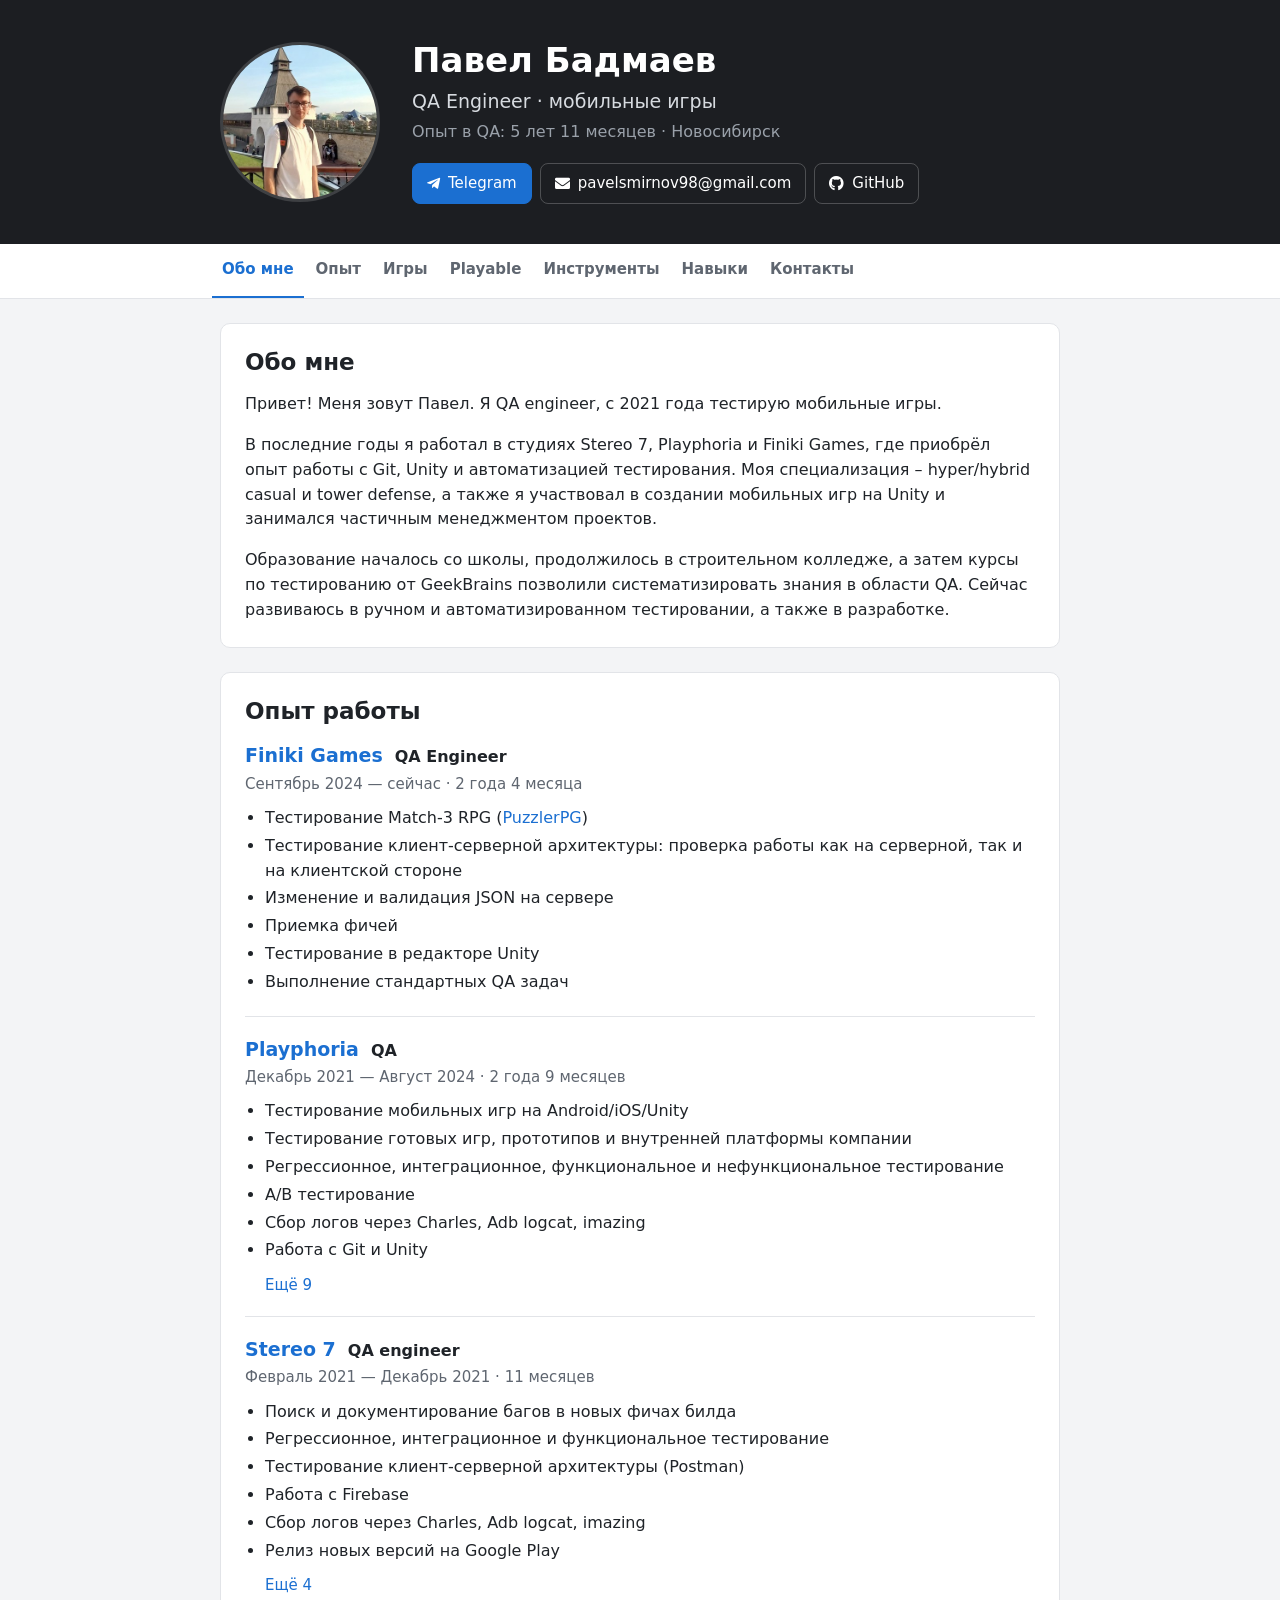
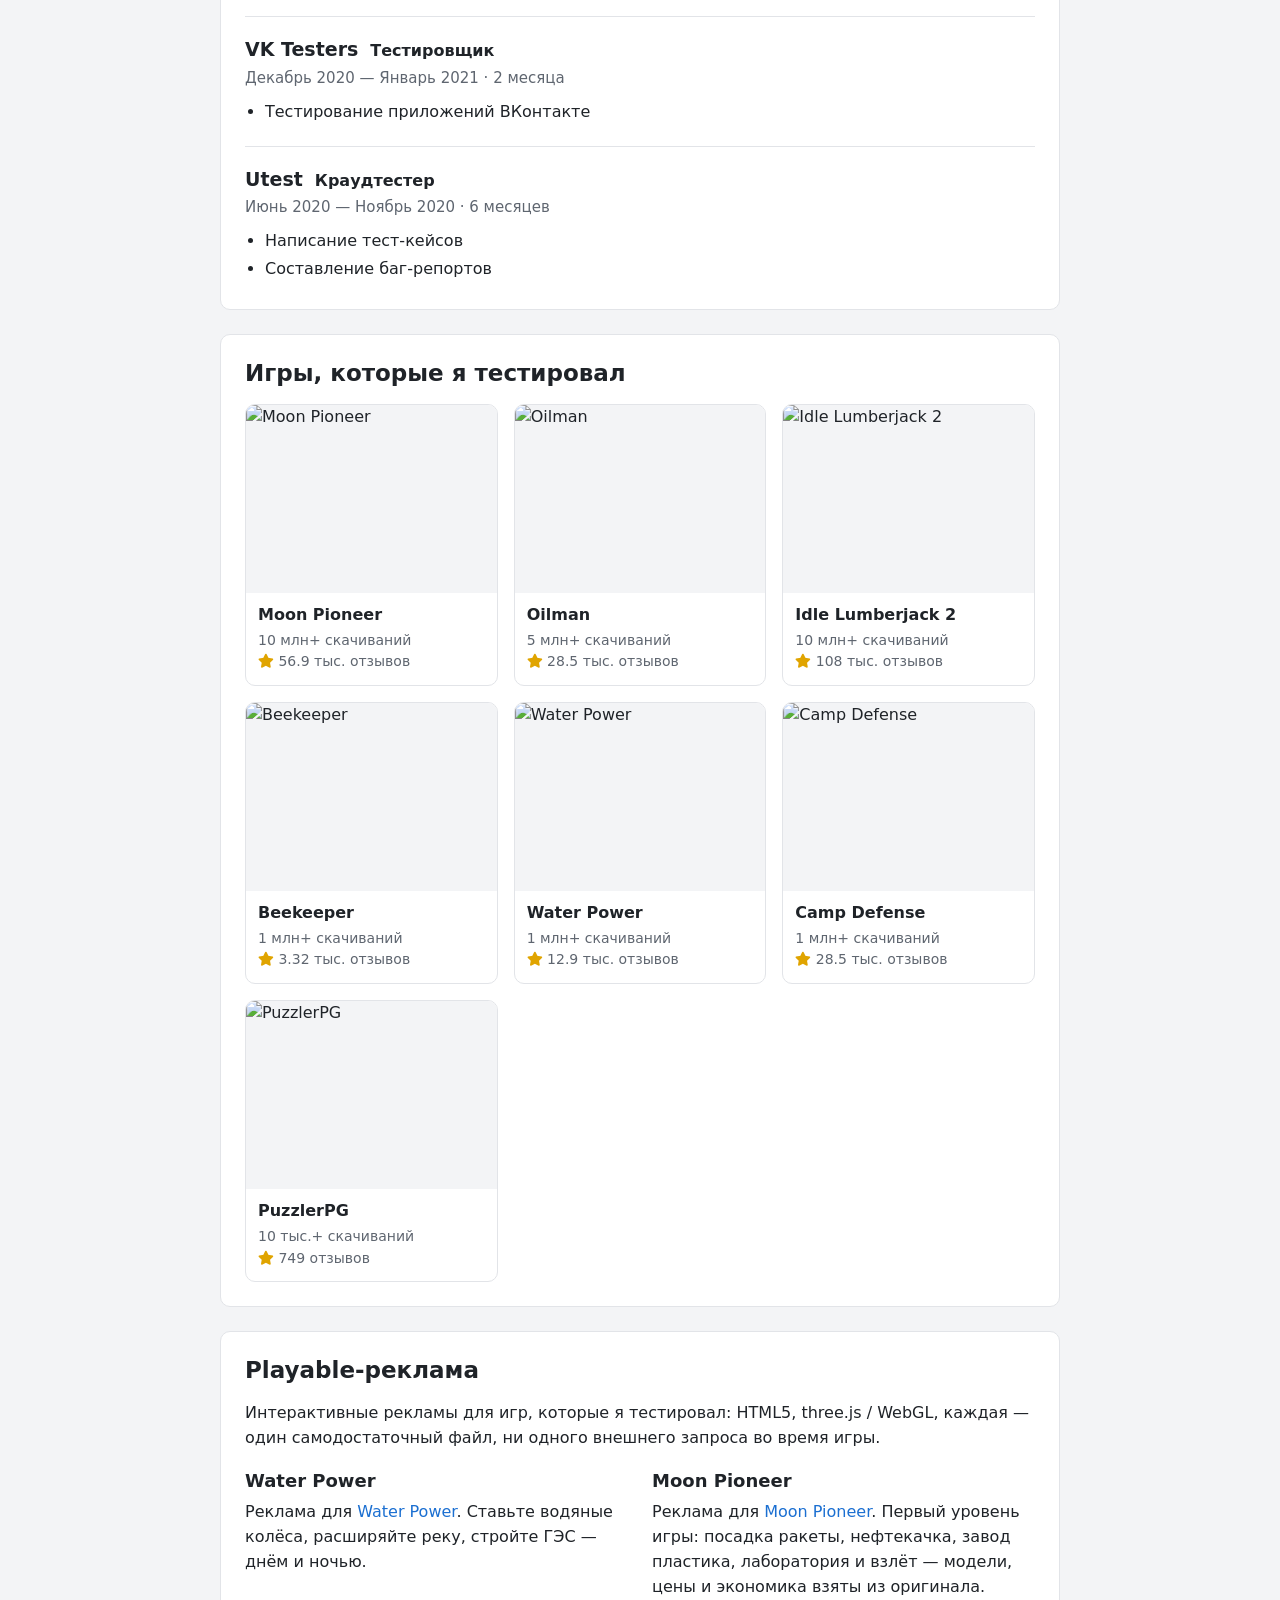
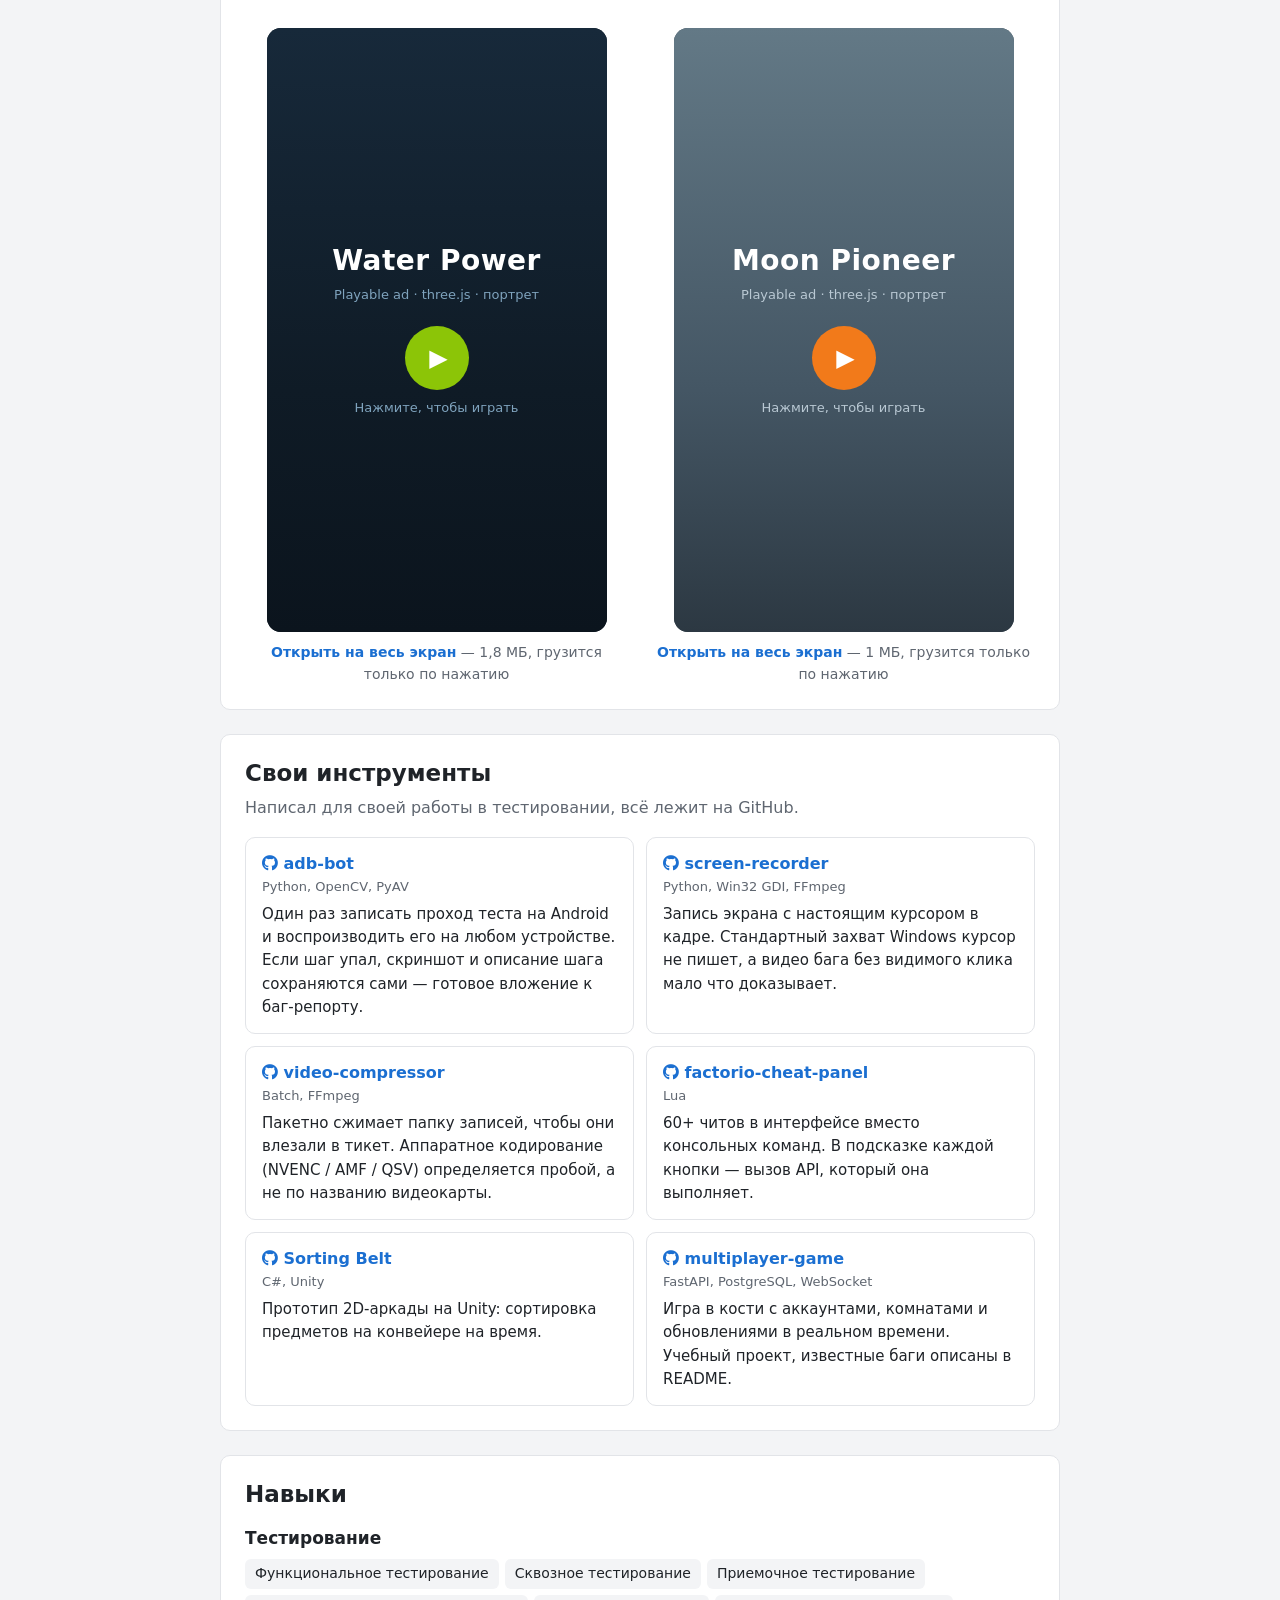
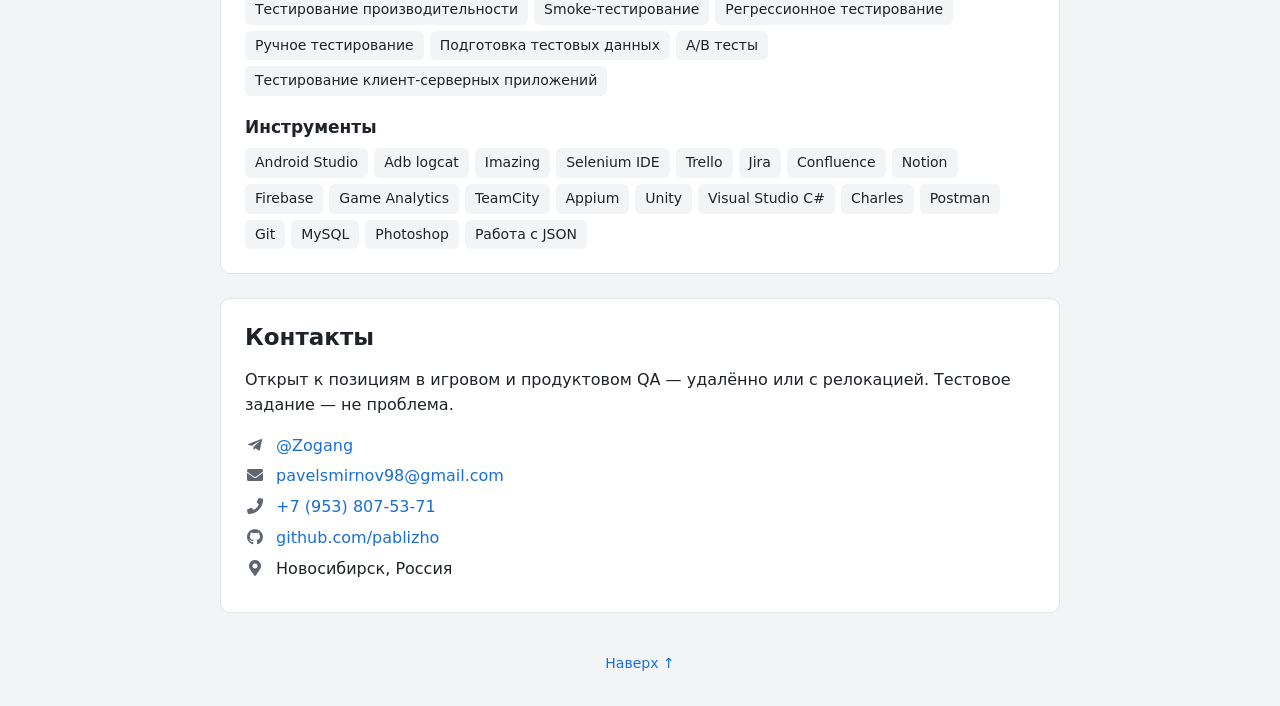
==== commit d50e801e: "Describe the night Water Power build on the page The build is 1.8 MB now and has day and night, so t" ====
--- a/index.html
+++ b/index.html
@@ -64,8 +64,8 @@
     <section id="playable">
       <h2>Playable-реклама</h2>
       <p class="playable-intro">
-        Интерактивные рекламы для игр, которые я тестировал: HTML5, three.js / WebGL, портретная
-        ориентация, каждая — один самодостаточный файл, ни одного внешнего запроса во время игры.
+        Интерактивные рекламы для игр, которые я тестировал: HTML5, three.js / WebGL, каждая —
+        один самодостаточный файл, ни одного внешнего запроса во время игры.
       </p>
       <div class="playable-grid">
         <article class="playable-card playable-card--water">
@@ -73,7 +73,7 @@
           <p class="playable-lead">
             Реклама для
             <a href="https://play.google.com/store/apps/details?id=com.mountaincreekgames.waterpower" target="_blank">Water Power</a>.
-            Ставьте водяные колёса, расширяйте реку, стройте ГЭС.
+            Ставьте водяные колёса, расширяйте реку, стройте ГЭС — днём и ночью.
           </p>
           <div class="playable-stage">
             <div class="playable-frame" data-playable-frame>
@@ -90,7 +90,7 @@
           </div>
           <p class="playable-links">
             <a href="projects/water-power/" target="_blank">Открыть на весь экран</a>
-            <span class="playable-note">— 1,7 МБ, грузится только по нажатию</span>
+            <span class="playable-note">— 1,8 МБ, грузится только по нажатию</span>
           </p>
         </article>
 
